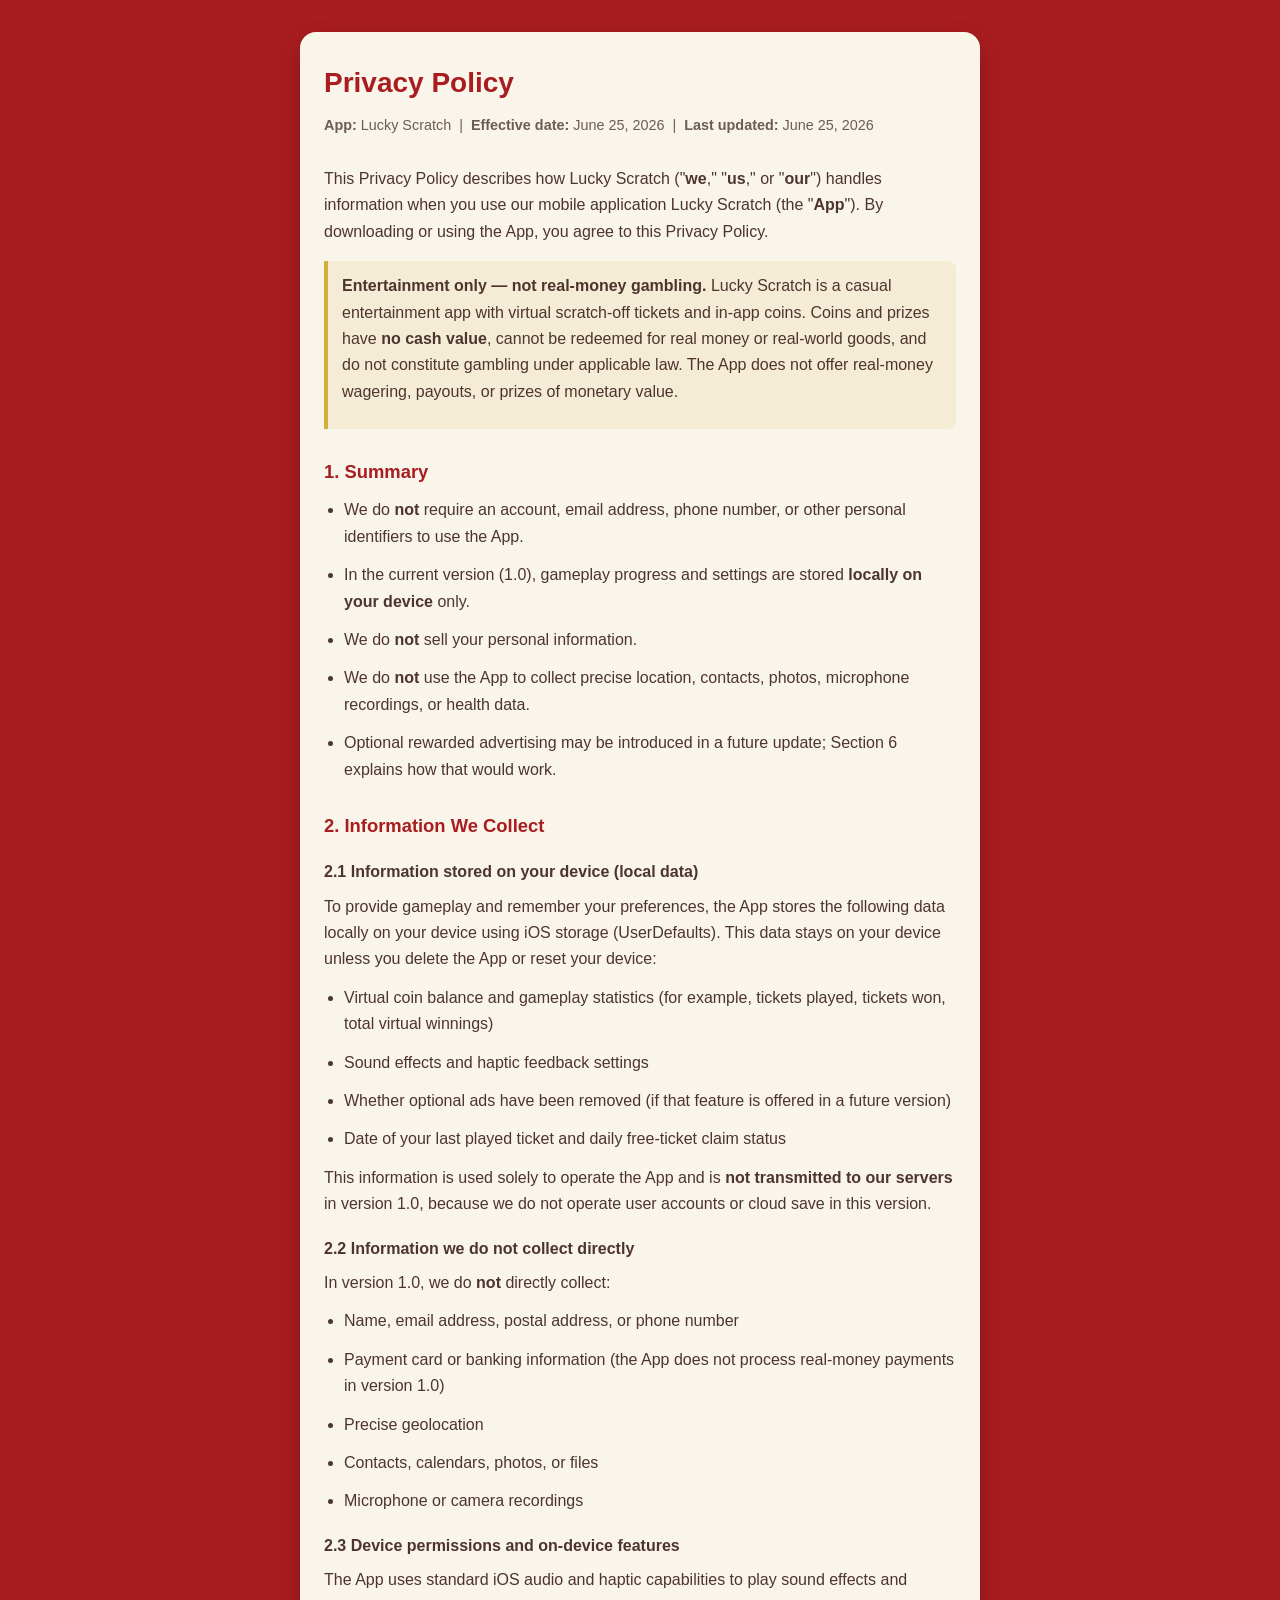
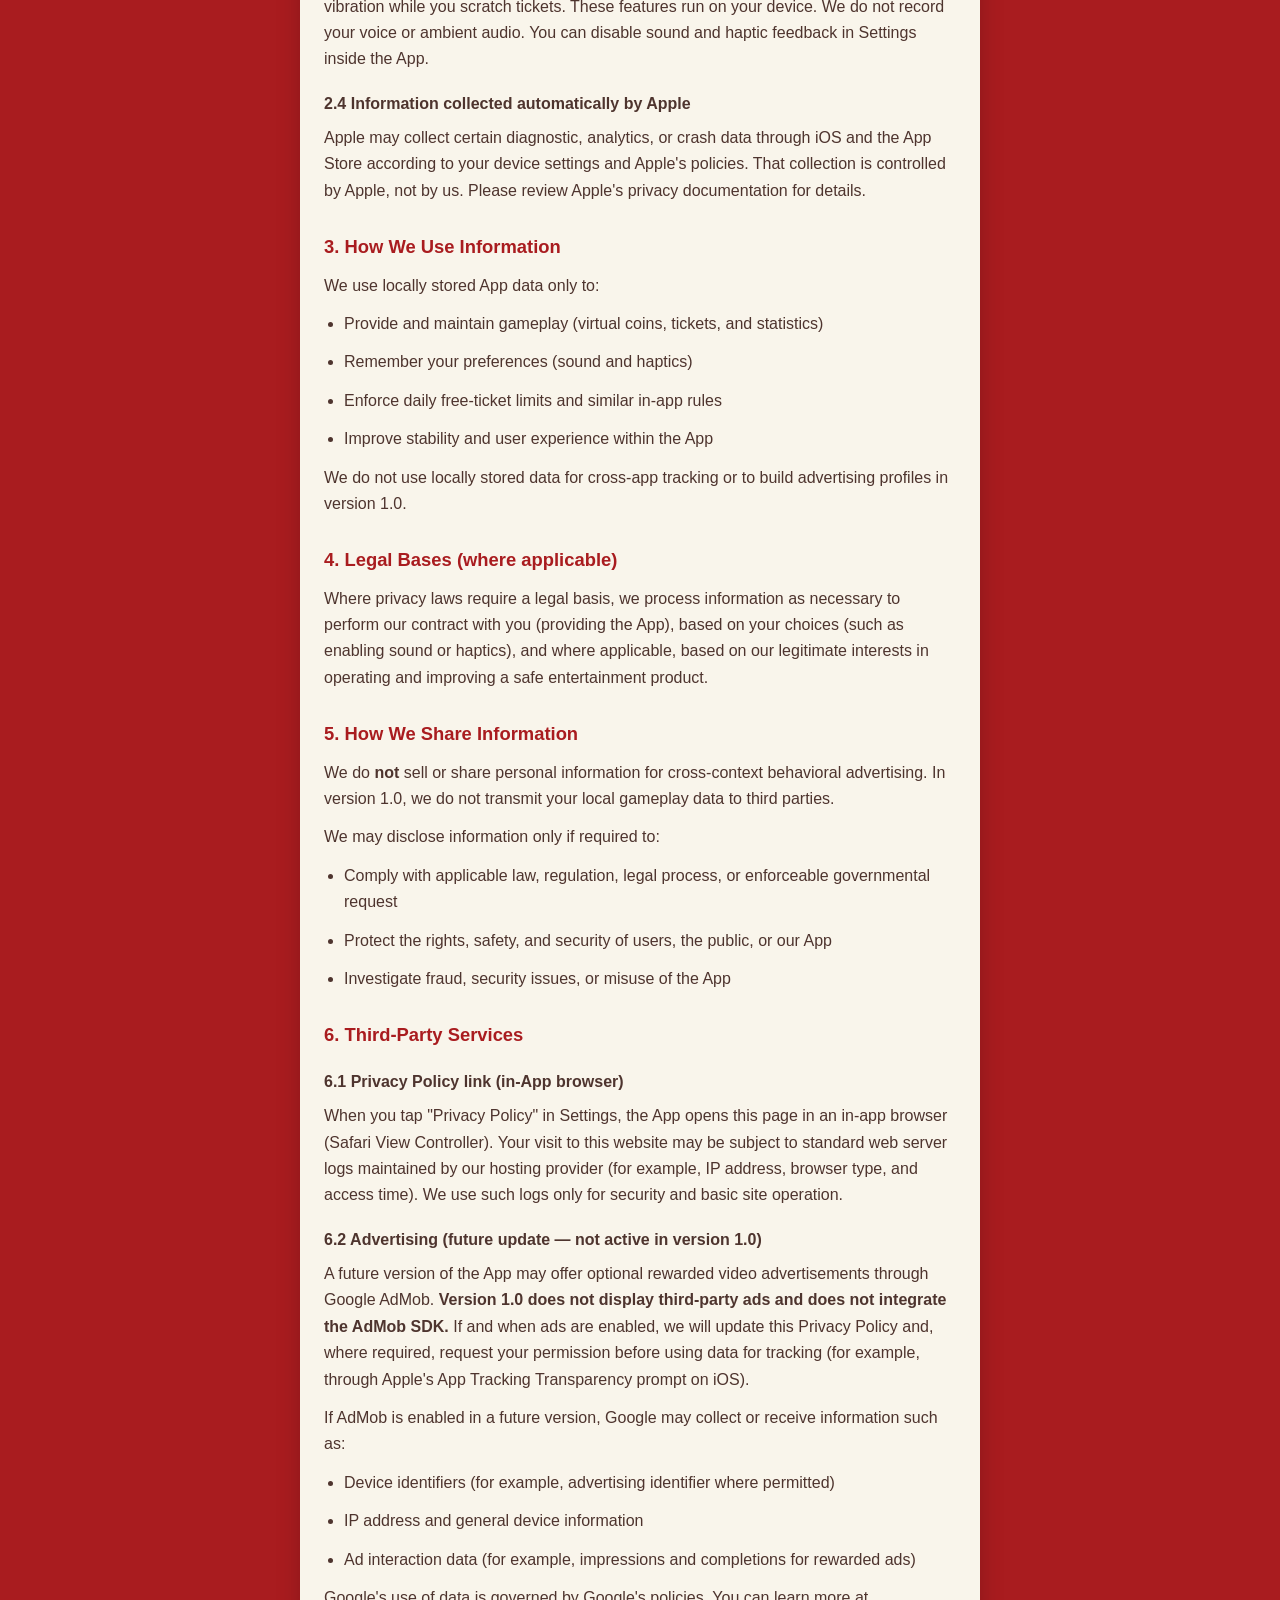
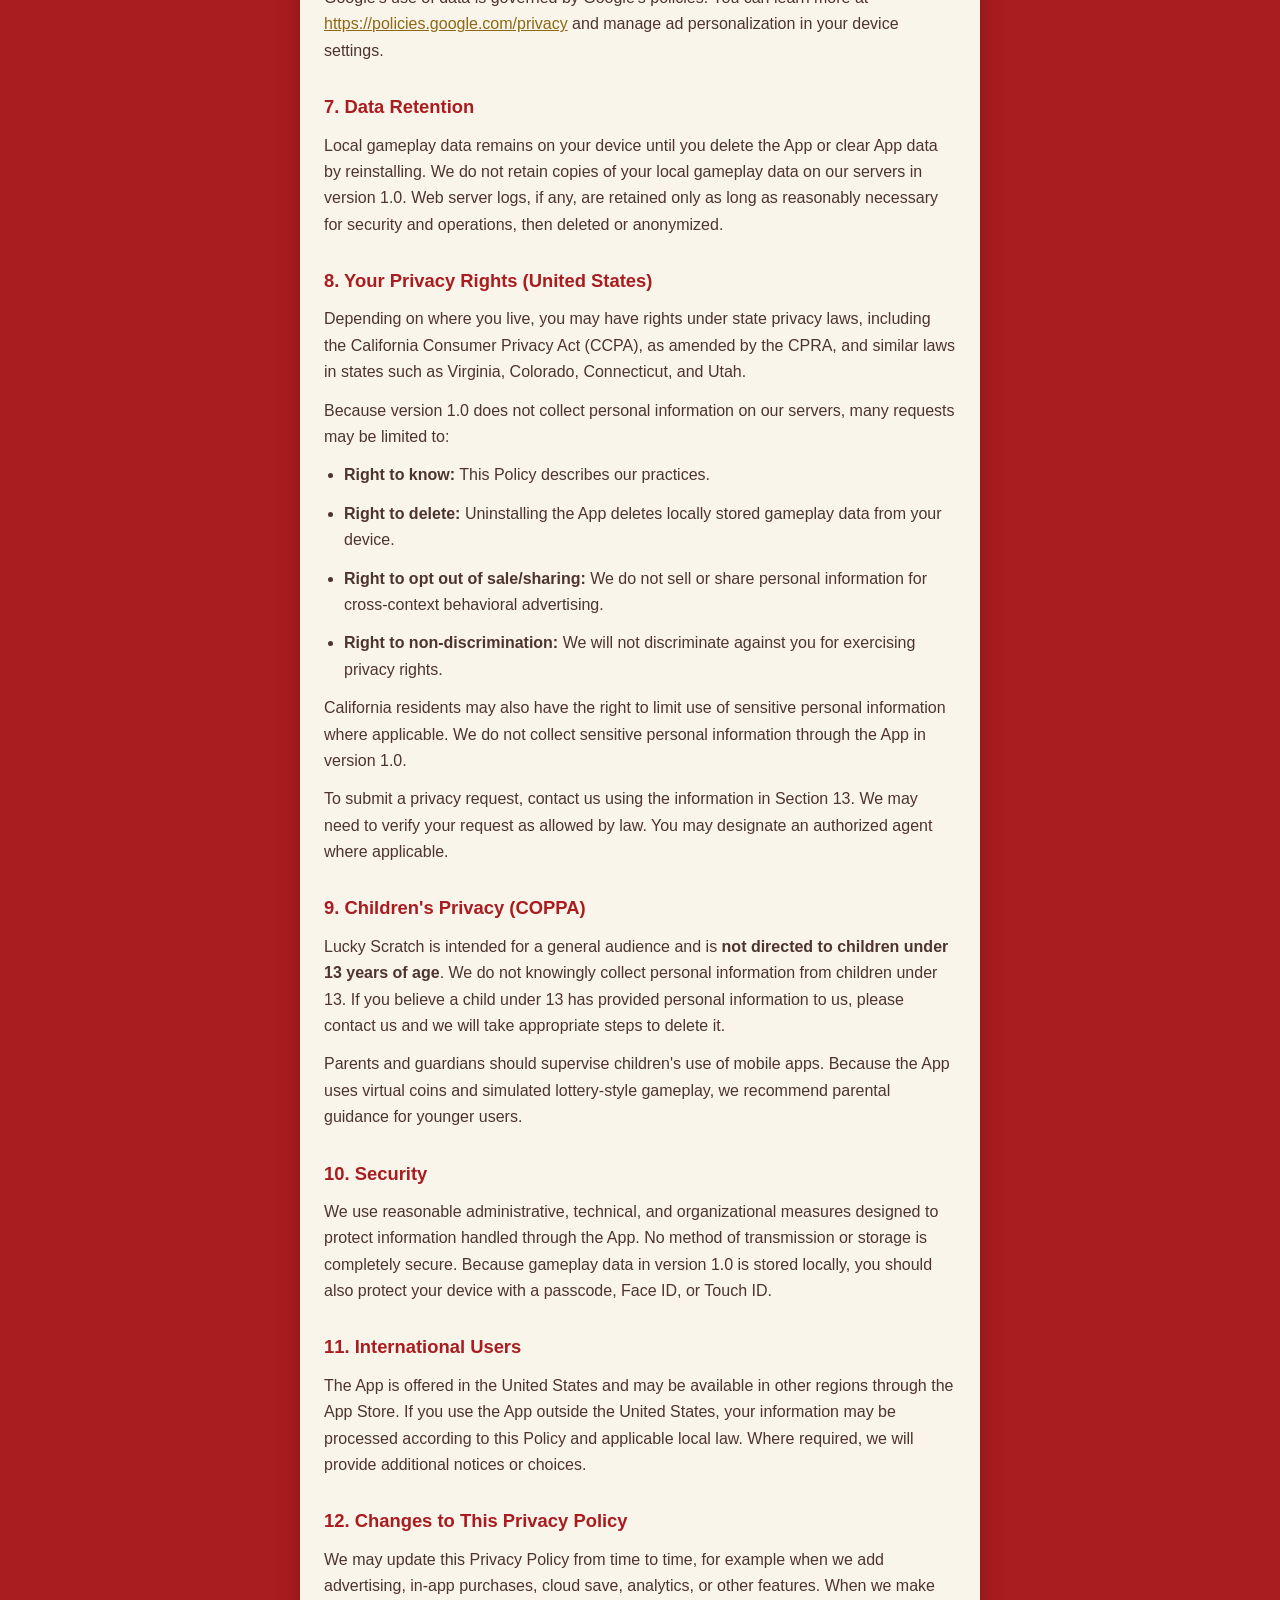
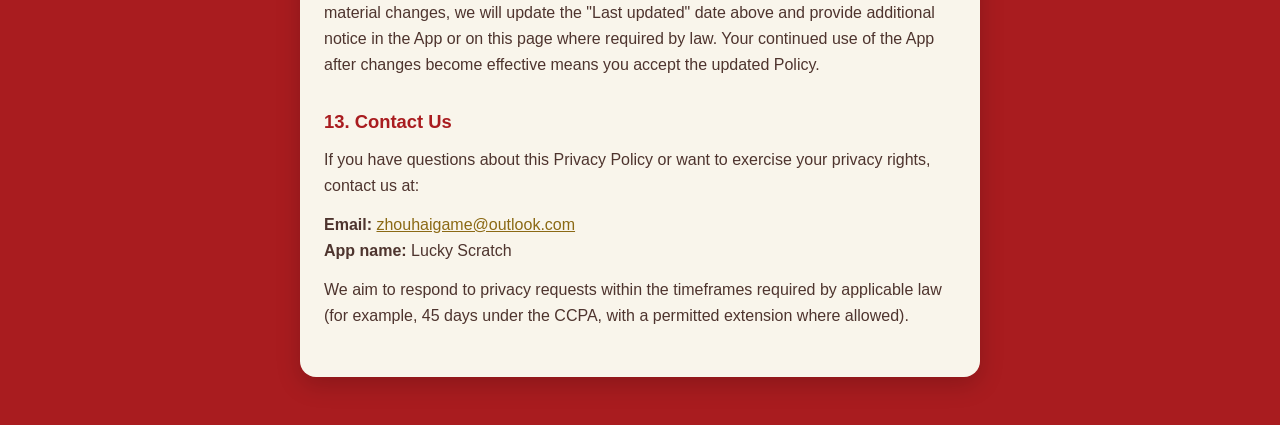
==== docs/privacy/index.html @ 294a6f60 "first commit Co-authored-by: Cursor <cursoragent@cursor.com>" ====
<!DOCTYPE html>
<html lang="en">
<head>
  <meta charset="UTF-8">
  <meta name="viewport" content="width=device-width, initial-scale=1">
  <title>Privacy Policy — Lucky Scratch</title>
  <style>
    :root {
      --bg: #A91C1F;
      --paper: #F9F5EB;
      --text: #4E342E;
      --muted: #6D5C52;
      --gold: #D4AF37;
    }
    * { box-sizing: border-box; }
    body {
      margin: 0;
      font-family: -apple-system, BlinkMacSystemFont, "Segoe UI", Roboto, Helvetica, Arial, sans-serif;
      font-size: 16px;
      line-height: 1.65;
      color: var(--text);
      background: var(--bg);
    }
    main {
      max-width: 720px;
      margin: 0 auto;
      padding: 32px 20px 48px;
    }
    article {
      background: var(--paper);
      border-radius: 16px;
      padding: 28px 24px 36px;
      box-shadow: 0 8px 24px rgba(0, 0, 0, 0.18);
    }
    h1 {
      margin: 0 0 8px;
      font-size: 1.75rem;
      color: var(--bg);
    }
    .meta {
      margin: 0 0 28px;
      font-size: 0.9rem;
      color: var(--muted);
    }
    h2 {
      margin: 28px 0 10px;
      font-size: 1.15rem;
      color: var(--bg);
    }
    h3 {
      margin: 18px 0 8px;
      font-size: 1rem;
    }
    p, li { margin: 0 0 12px; }
    ul { margin: 0 0 12px; padding-left: 1.25rem; }
    a { color: #8B6914; }
    strong { font-weight: 600; }
    .notice {
      border-left: 4px solid var(--gold);
      padding: 12px 14px;
      margin: 16px 0;
      background: rgba(212, 175, 55, 0.12);
      border-radius: 0 8px 8px 0;
    }
  </style>
</head>
<body>
  <main>
    <article>
      <h1>Privacy Policy</h1>
      <p class="meta"><strong>App:</strong> Lucky Scratch &nbsp;|&nbsp; <strong>Effective date:</strong> June 25, 2026 &nbsp;|&nbsp; <strong>Last updated:</strong> June 25, 2026</p>

      <p>
        This Privacy Policy describes how Lucky Scratch ("<strong>we</strong>," "<strong>us</strong>," or "<strong>our</strong>")
        handles information when you use our mobile application Lucky Scratch (the "<strong>App</strong>").
        By downloading or using the App, you agree to this Privacy Policy.
      </p>

      <div class="notice">
        <p><strong>Entertainment only — not real-money gambling.</strong> Lucky Scratch is a casual entertainment app with virtual scratch-off tickets and in-app coins. Coins and prizes have <strong>no cash value</strong>, cannot be redeemed for real money or real-world goods, and do not constitute gambling under applicable law. The App does not offer real-money wagering, payouts, or prizes of monetary value.</p>
      </div>

      <h2>1. Summary</h2>
      <ul>
        <li>We do <strong>not</strong> require an account, email address, phone number, or other personal identifiers to use the App.</li>
        <li>In the current version (1.0), gameplay progress and settings are stored <strong>locally on your device</strong> only.</li>
        <li>We do <strong>not</strong> sell your personal information.</li>
        <li>We do <strong>not</strong> use the App to collect precise location, contacts, photos, microphone recordings, or health data.</li>
        <li>Optional rewarded advertising may be introduced in a future update; Section 6 explains how that would work.</li>
      </ul>

      <h2>2. Information We Collect</h2>

      <h3>2.1 Information stored on your device (local data)</h3>
      <p>
        To provide gameplay and remember your preferences, the App stores the following data locally on your device
        using iOS storage (UserDefaults). This data stays on your device unless you delete the App or reset your device:
      </p>
      <ul>
        <li>Virtual coin balance and gameplay statistics (for example, tickets played, tickets won, total virtual winnings)</li>
        <li>Sound effects and haptic feedback settings</li>
        <li>Whether optional ads have been removed (if that feature is offered in a future version)</li>
        <li>Date of your last played ticket and daily free-ticket claim status</li>
      </ul>
      <p>
        This information is used solely to operate the App and is <strong>not transmitted to our servers</strong>
        in version 1.0, because we do not operate user accounts or cloud save in this version.
      </p>

      <h3>2.2 Information we do not collect directly</h3>
      <p>In version 1.0, we do <strong>not</strong> directly collect:</p>
      <ul>
        <li>Name, email address, postal address, or phone number</li>
        <li>Payment card or banking information (the App does not process real-money payments in version 1.0)</li>
        <li>Precise geolocation</li>
        <li>Contacts, calendars, photos, or files</li>
        <li>Microphone or camera recordings</li>
      </ul>

      <h3>2.3 Device permissions and on-device features</h3>
      <p>
        The App uses standard iOS audio and haptic capabilities to play sound effects and vibration while you scratch tickets.
        These features run on your device. We do not record your voice or ambient audio.
        You can disable sound and haptic feedback in Settings inside the App.
      </p>

      <h3>2.4 Information collected automatically by Apple</h3>
      <p>
        Apple may collect certain diagnostic, analytics, or crash data through iOS and the App Store according to your device settings
        and Apple's policies. That collection is controlled by Apple, not by us. Please review Apple's privacy documentation for details.
      </p>

      <h2>3. How We Use Information</h2>
      <p>We use locally stored App data only to:</p>
      <ul>
        <li>Provide and maintain gameplay (virtual coins, tickets, and statistics)</li>
        <li>Remember your preferences (sound and haptics)</li>
        <li>Enforce daily free-ticket limits and similar in-app rules</li>
        <li>Improve stability and user experience within the App</li>
      </ul>
      <p>We do not use locally stored data for cross-app tracking or to build advertising profiles in version 1.0.</p>

      <h2>4. Legal Bases (where applicable)</h2>
      <p>
        Where privacy laws require a legal basis, we process information as necessary to perform our contract with you
        (providing the App), based on your choices (such as enabling sound or haptics), and where applicable,
        based on our legitimate interests in operating and improving a safe entertainment product.
      </p>

      <h2>5. How We Share Information</h2>
      <p>
        We do <strong>not</strong> sell or share personal information for cross-context behavioral advertising.
        In version 1.0, we do not transmit your local gameplay data to third parties.
      </p>
      <p>We may disclose information only if required to:</p>
      <ul>
        <li>Comply with applicable law, regulation, legal process, or enforceable governmental request</li>
        <li>Protect the rights, safety, and security of users, the public, or our App</li>
        <li>Investigate fraud, security issues, or misuse of the App</li>
      </ul>

      <h2>6. Third-Party Services</h2>

      <h3>6.1 Privacy Policy link (in-App browser)</h3>
      <p>
        When you tap "Privacy Policy" in Settings, the App opens this page in an in-app browser (Safari View Controller).
        Your visit to this website may be subject to standard web server logs maintained by our hosting provider
        (for example, IP address, browser type, and access time). We use such logs only for security and basic site operation.
      </p>

      <h3>6.2 Advertising (future update — not active in version 1.0)</h3>
      <p>
        A future version of the App may offer optional rewarded video advertisements through Google AdMob.
        <strong>Version 1.0 does not display third-party ads and does not integrate the AdMob SDK.</strong>
        If and when ads are enabled, we will update this Privacy Policy and, where required, request your permission
        before using data for tracking (for example, through Apple's App Tracking Transparency prompt on iOS).
      </p>
      <p>If AdMob is enabled in a future version, Google may collect or receive information such as:</p>
      <ul>
        <li>Device identifiers (for example, advertising identifier where permitted)</li>
        <li>IP address and general device information</li>
        <li>Ad interaction data (for example, impressions and completions for rewarded ads)</li>
      </ul>
      <p>
        Google's use of data is governed by Google's policies. You can learn more at
        <a href="https://policies.google.com/privacy" rel="noopener noreferrer">https://policies.google.com/privacy</a>
        and manage ad personalization in your device settings.
      </p>

      <h2>7. Data Retention</h2>
      <p>
        Local gameplay data remains on your device until you delete the App or clear App data by reinstalling.
        We do not retain copies of your local gameplay data on our servers in version 1.0.
        Web server logs, if any, are retained only as long as reasonably necessary for security and operations,
        then deleted or anonymized.
      </p>

      <h2>8. Your Privacy Rights (United States)</h2>
      <p>
        Depending on where you live, you may have rights under state privacy laws, including the
        California Consumer Privacy Act (CCPA), as amended by the CPRA, and similar laws in states such as
        Virginia, Colorado, Connecticut, and Utah.
      </p>
      <p>Because version 1.0 does not collect personal information on our servers, many requests may be limited to:</p>
      <ul>
        <li><strong>Right to know:</strong> This Policy describes our practices.</li>
        <li><strong>Right to delete:</strong> Uninstalling the App deletes locally stored gameplay data from your device.</li>
        <li><strong>Right to opt out of sale/sharing:</strong> We do not sell or share personal information for cross-context behavioral advertising.</li>
        <li><strong>Right to non-discrimination:</strong> We will not discriminate against you for exercising privacy rights.</li>
      </ul>
      <p>
        California residents may also have the right to limit use of sensitive personal information where applicable.
        We do not collect sensitive personal information through the App in version 1.0.
      </p>
      <p>
        To submit a privacy request, contact us using the information in Section 13.
        We may need to verify your request as allowed by law. You may designate an authorized agent where applicable.
      </p>

      <h2>9. Children's Privacy (COPPA)</h2>
      <p>
        Lucky Scratch is intended for a general audience and is <strong>not directed to children under 13 years of age</strong>.
        We do not knowingly collect personal information from children under 13.
        If you believe a child under 13 has provided personal information to us, please contact us and we will take appropriate steps to delete it.
      </p>
      <p>
        Parents and guardians should supervise children's use of mobile apps.
        Because the App uses virtual coins and simulated lottery-style gameplay, we recommend parental guidance for younger users.
      </p>

      <h2>10. Security</h2>
      <p>
        We use reasonable administrative, technical, and organizational measures designed to protect information handled through the App.
        No method of transmission or storage is completely secure. Because gameplay data in version 1.0 is stored locally,
        you should also protect your device with a passcode, Face ID, or Touch ID.
      </p>

      <h2>11. International Users</h2>
      <p>
        The App is offered in the United States and may be available in other regions through the App Store.
        If you use the App outside the United States, your information may be processed according to this Policy
        and applicable local law. Where required, we will provide additional notices or choices.
      </p>

      <h2>12. Changes to This Privacy Policy</h2>
      <p>
        We may update this Privacy Policy from time to time, for example when we add advertising, in-app purchases,
        cloud save, analytics, or other features. When we make material changes, we will update the "Last updated" date above
        and provide additional notice in the App or on this page where required by law.
        Your continued use of the App after changes become effective means you accept the updated Policy.
      </p>

      <h2>13. Contact Us</h2>
      <p>
        If you have questions about this Privacy Policy or want to exercise your privacy rights, contact us at:
      </p>
      <p>
        <strong>Email:</strong> <a href="mailto:zhouhaigame@outlook.com">zhouhaigame@outlook.com</a><br>
        <strong>App name:</strong> Lucky Scratch
      </p>
      <p>
        We aim to respond to privacy requests within the timeframes required by applicable law (for example, 45 days under the CCPA, with a permitted extension where allowed).
      </p>
    </article>
  </main>
</body>
</html>
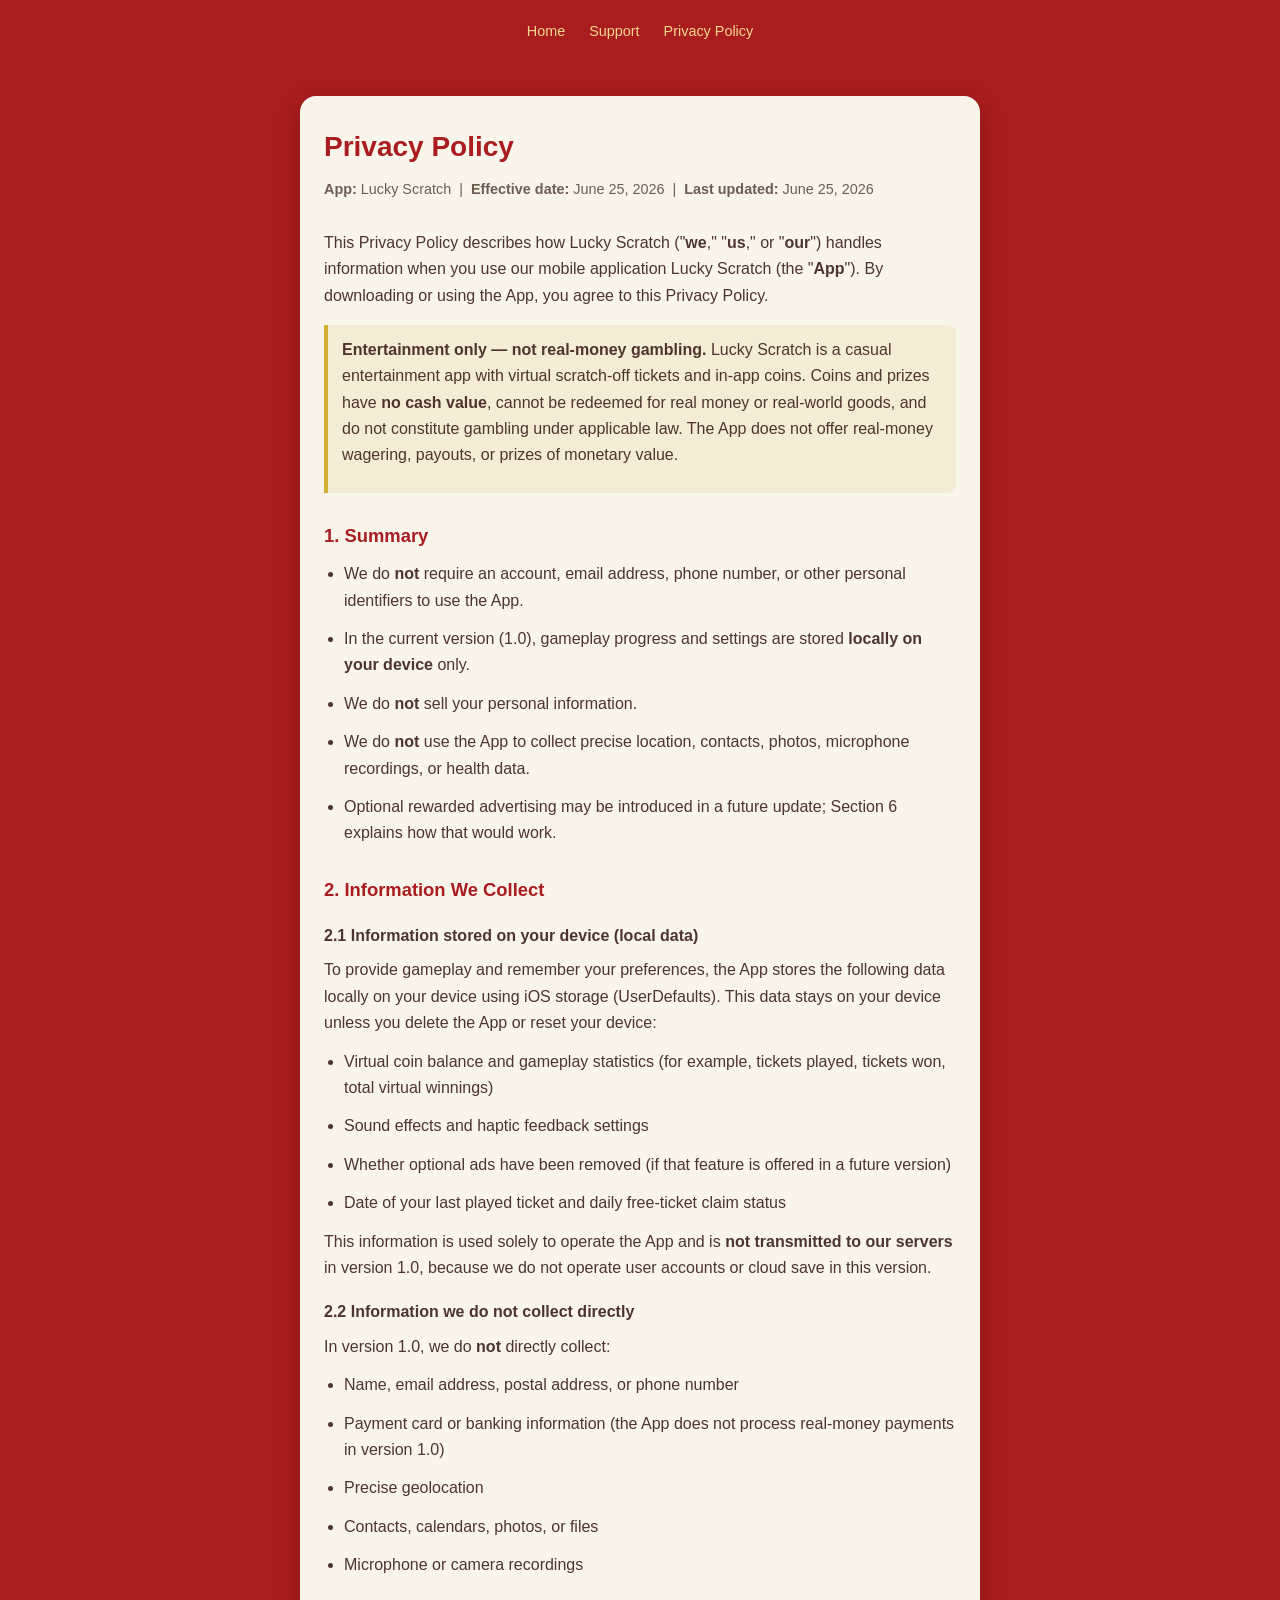
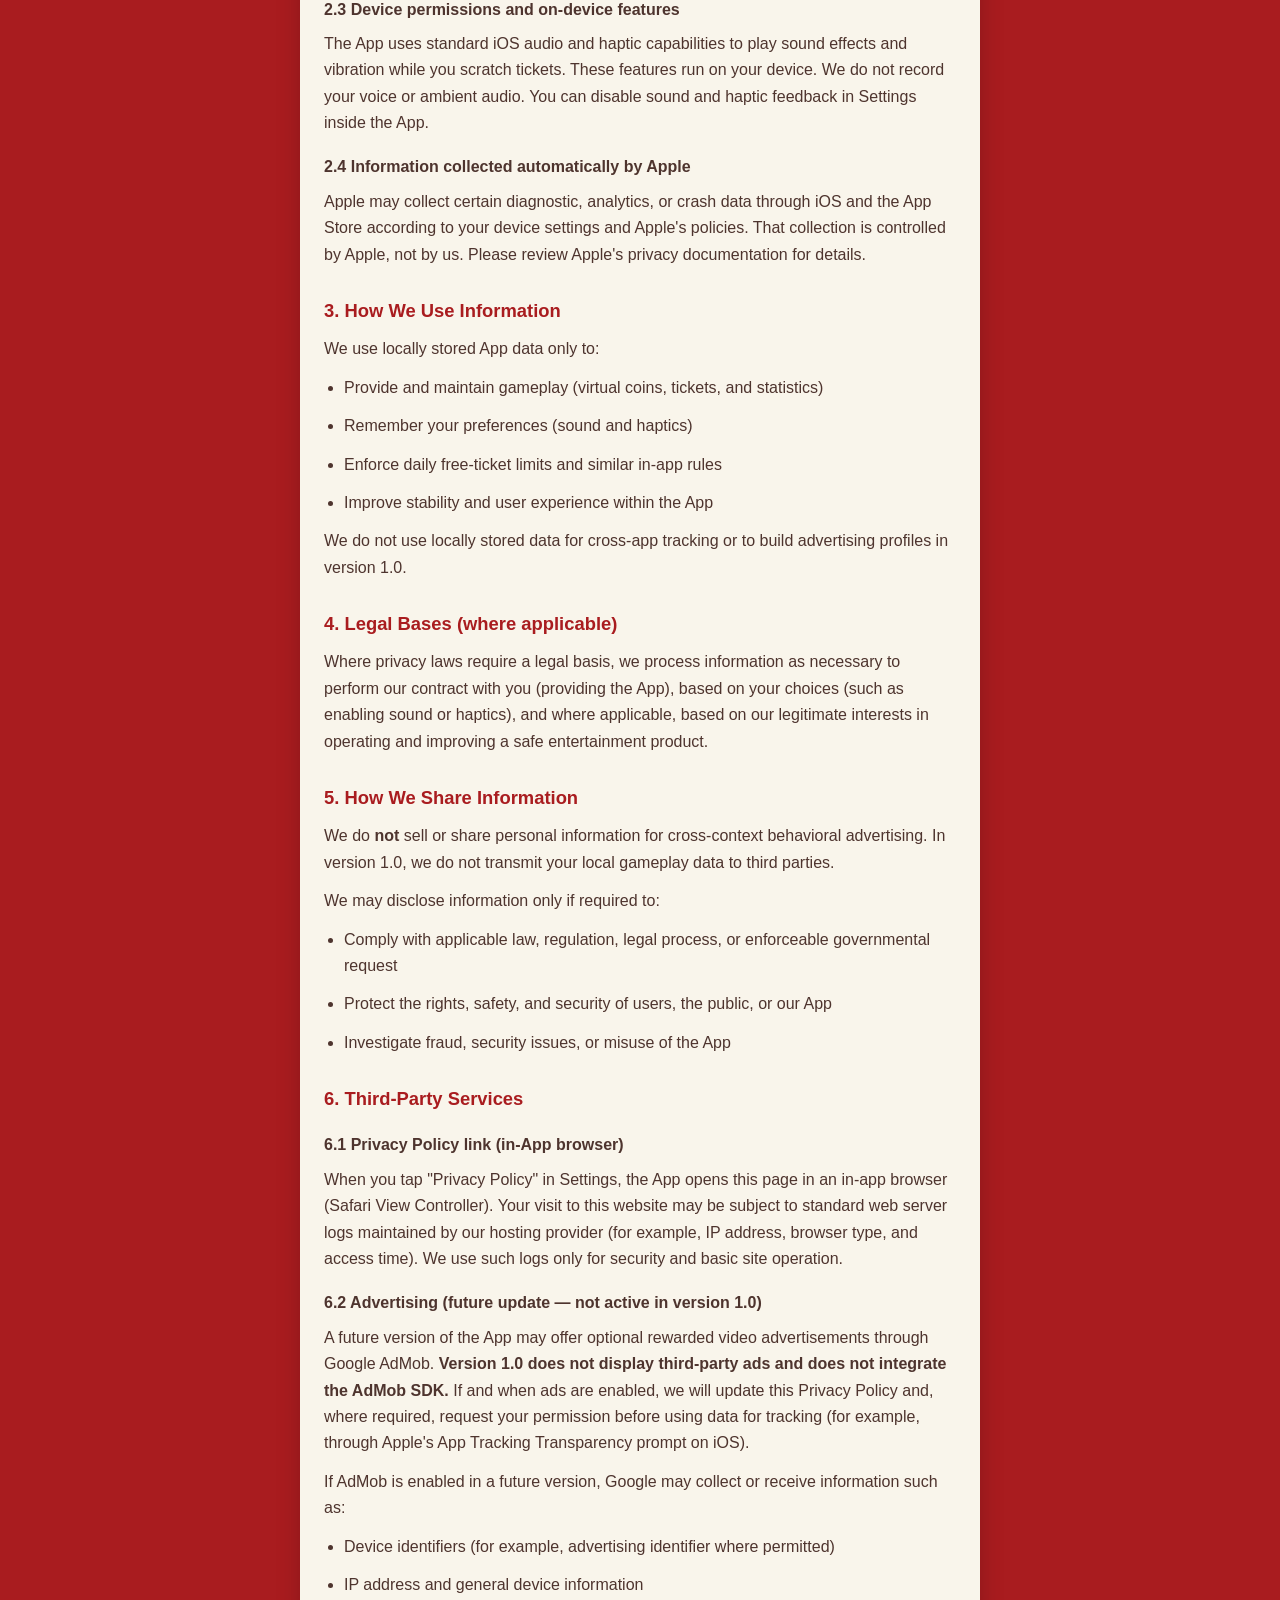
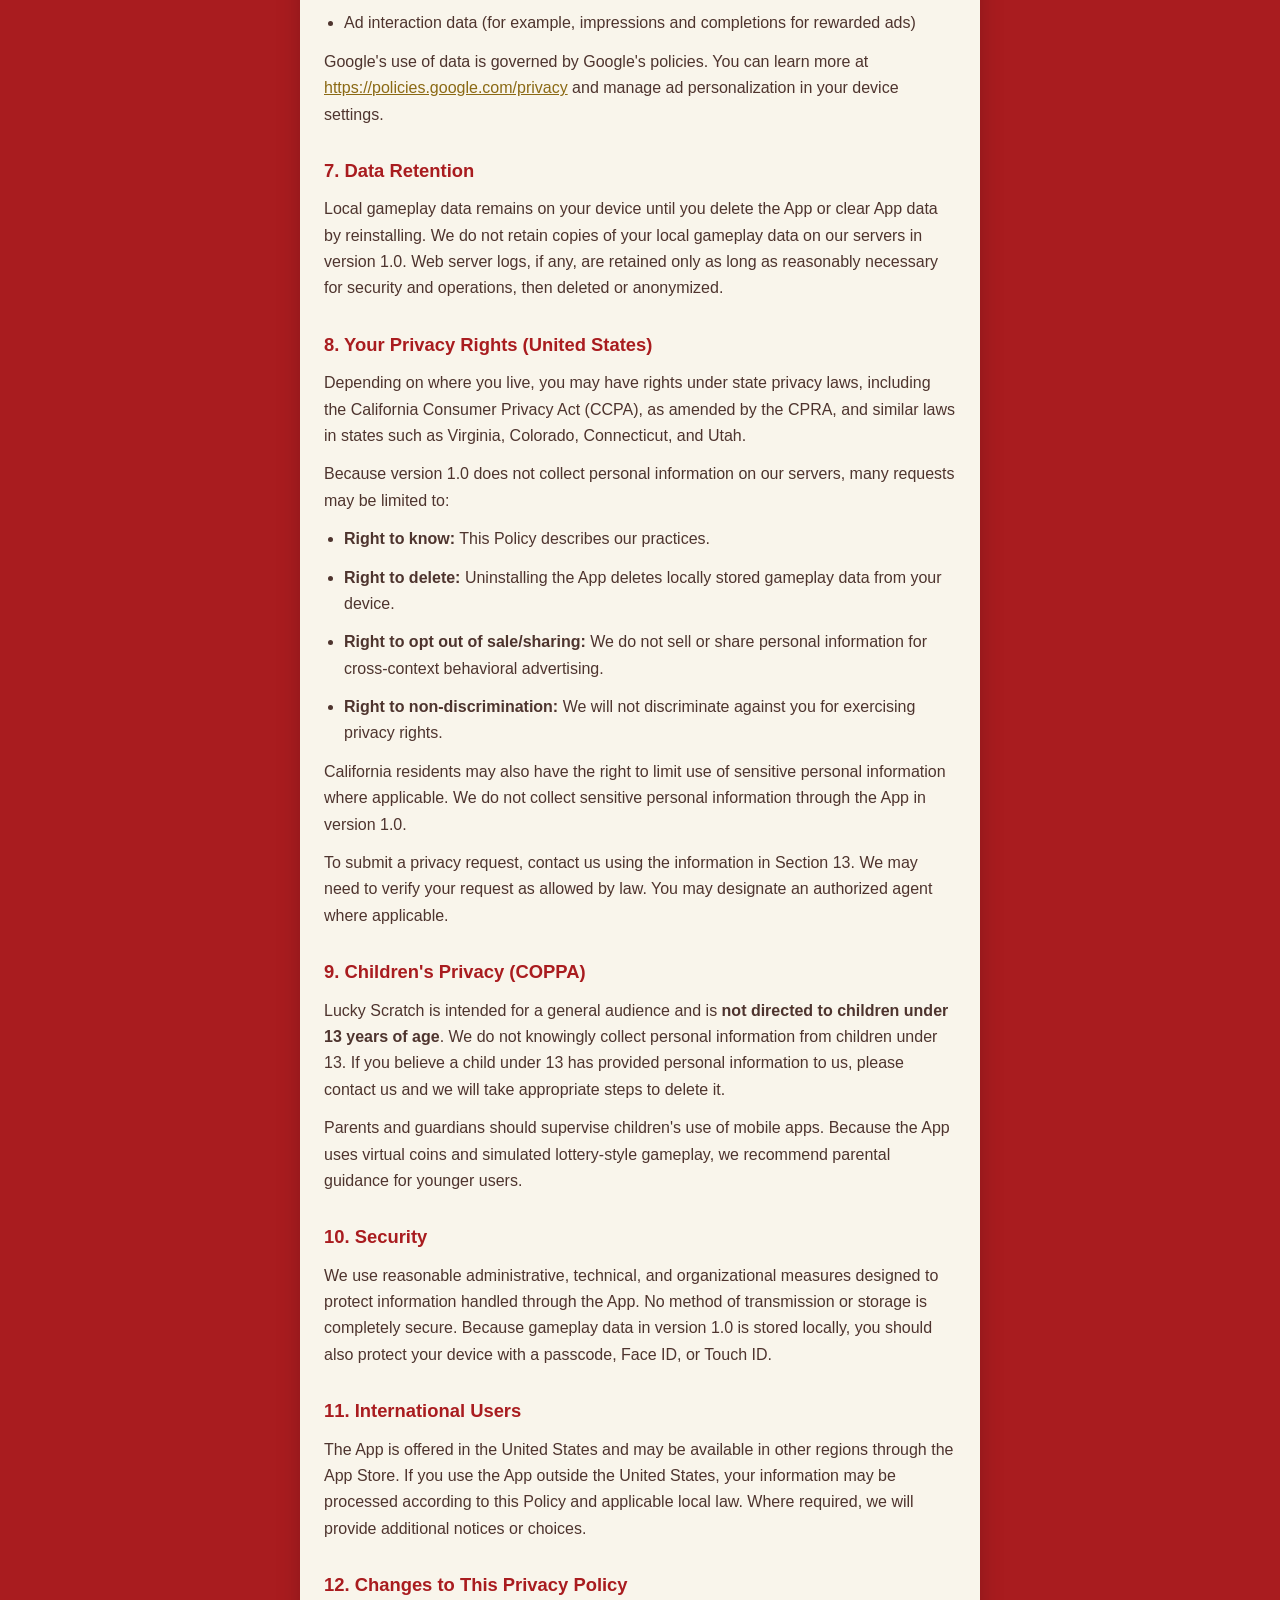
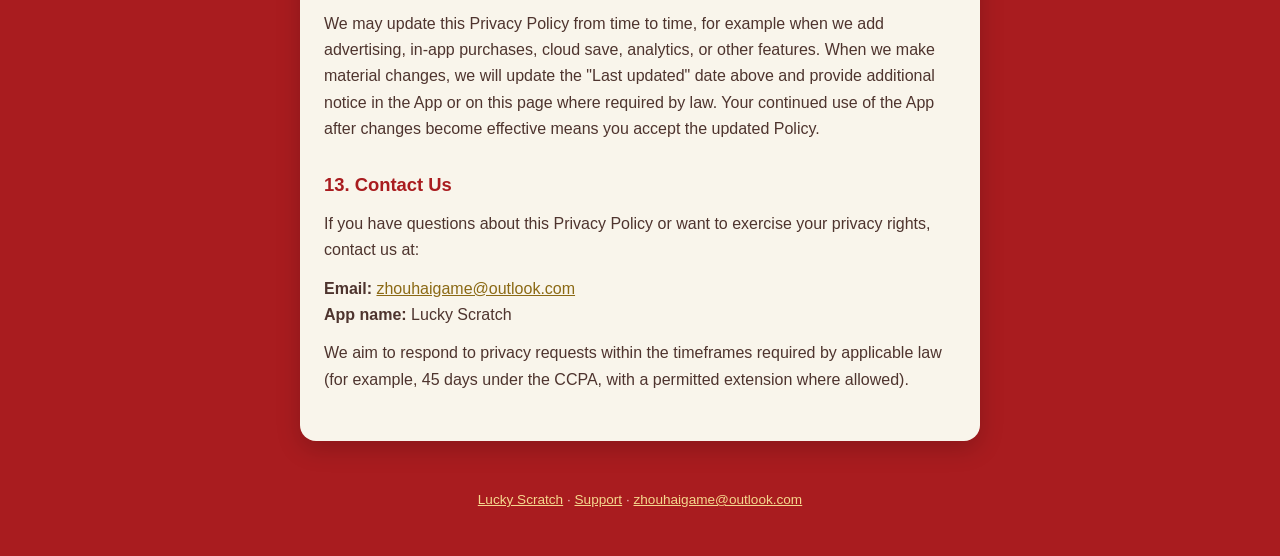
==== commit 6f611930: "Add marketing homepage and technical support page for AdMob Co-authored-by: Cursor <cursoragent@curs" ====
--- a/docs/privacy/index.html
+++ b/docs/privacy/index.html
@@ -62,9 +62,33 @@
       background: rgba(212, 175, 55, 0.12);
       border-radius: 0 8px 8px 0;
     }
+    .site-nav {
+      text-align: center;
+      padding: 20px;
+      font-size: 0.9rem;
+    }
+    .site-nav a {
+      color: #F5D78E;
+      margin: 0 10px;
+      text-decoration: none;
+      font-weight: 500;
+    }
+    .site-footer {
+      text-align: center;
+      padding: 0 20px 32px;
+      font-size: 0.85rem;
+      color: rgba(255, 255, 255, 0.75);
+    }
+    .site-footer a { color: #F5D78E; }
   </style>
+  <link rel="canonical" href="https://swiftzhou.github.io/lucky-scratch-privacy/privacy/">
 </head>
 <body>
+  <nav class="site-nav" aria-label="Site">
+    <a href="../">Home</a>
+    <a href="../support/">Support</a>
+    <a href="../privacy/">Privacy Policy</a>
+  </nav>
   <main>
     <article>
       <h1>Privacy Policy</h1>
@@ -263,5 +287,8 @@
       </p>
     </article>
   </main>
+  <footer class="site-footer">
+    <p><a href="../">Lucky Scratch</a> &middot; <a href="../support/">Support</a> &middot; <a href="mailto:zhouhaigame@outlook.com">zhouhaigame@outlook.com</a></p>
+  </footer>
 </body>
 </html>
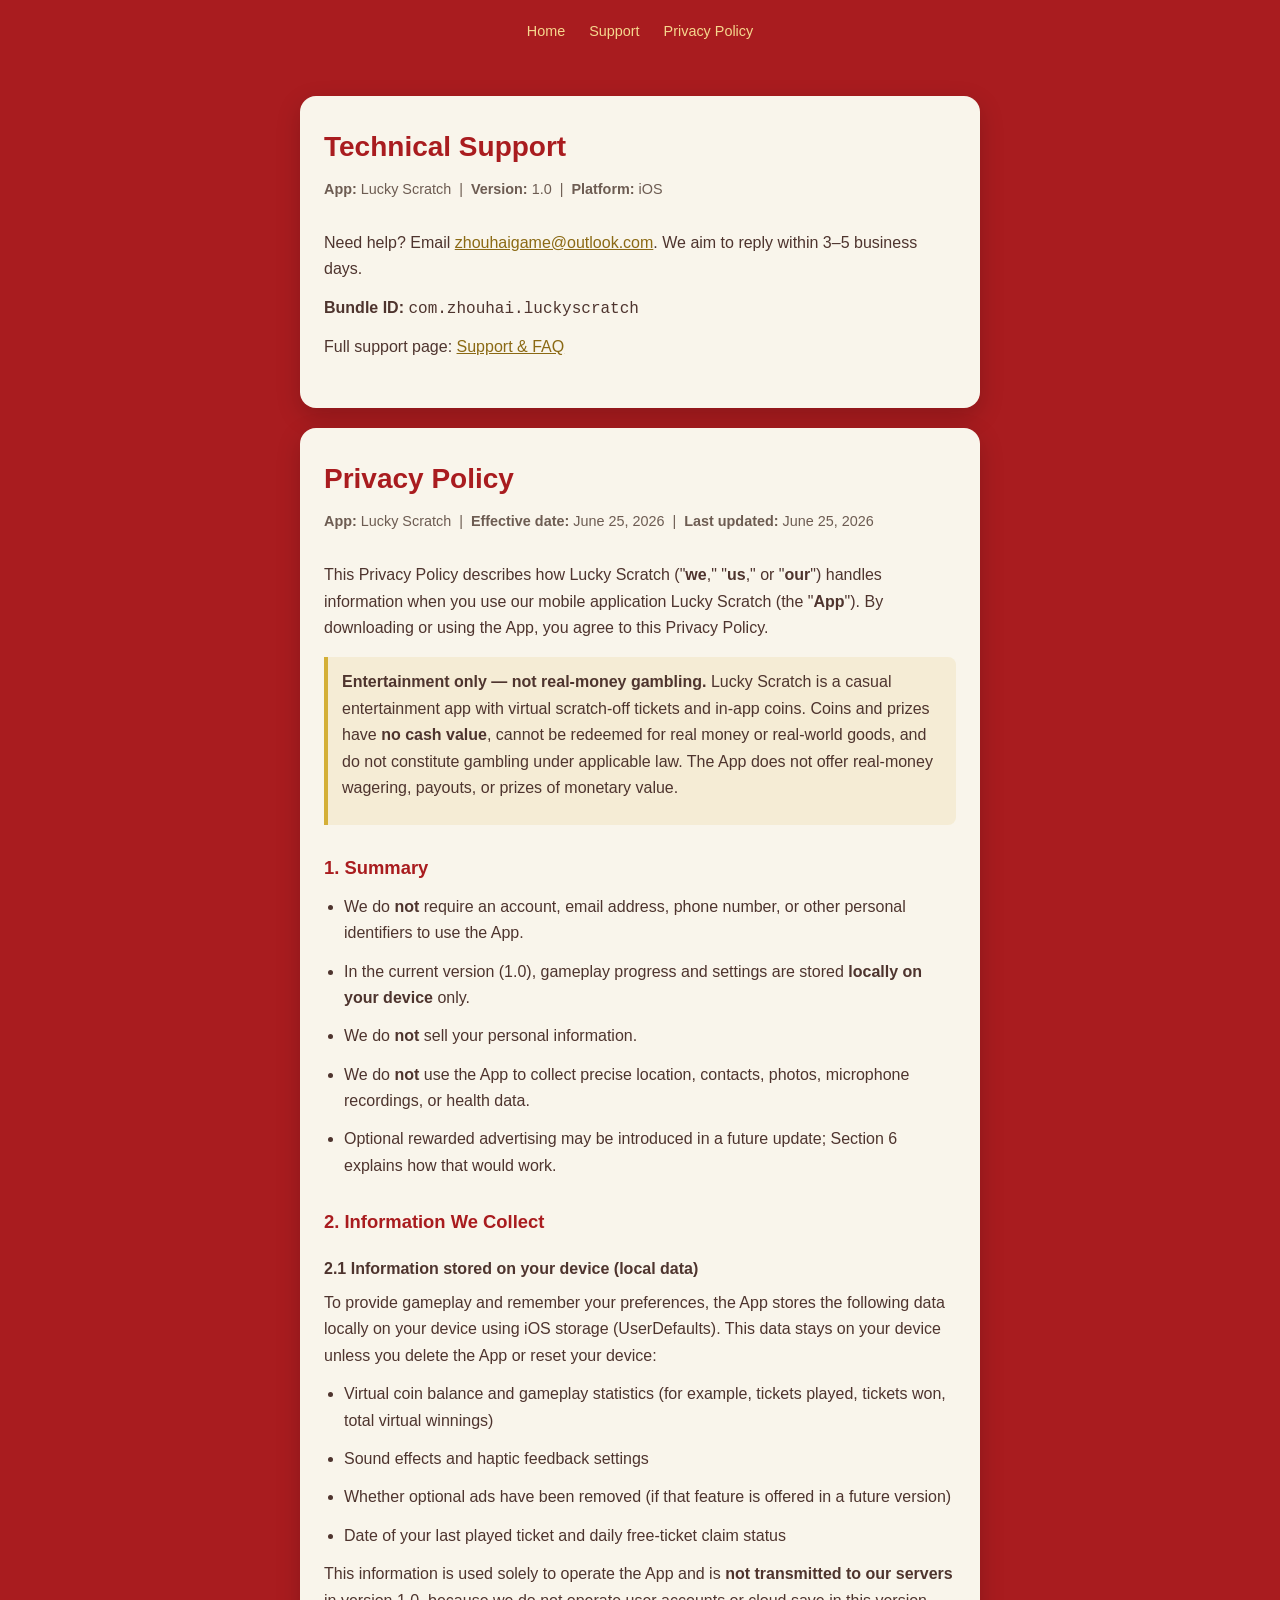
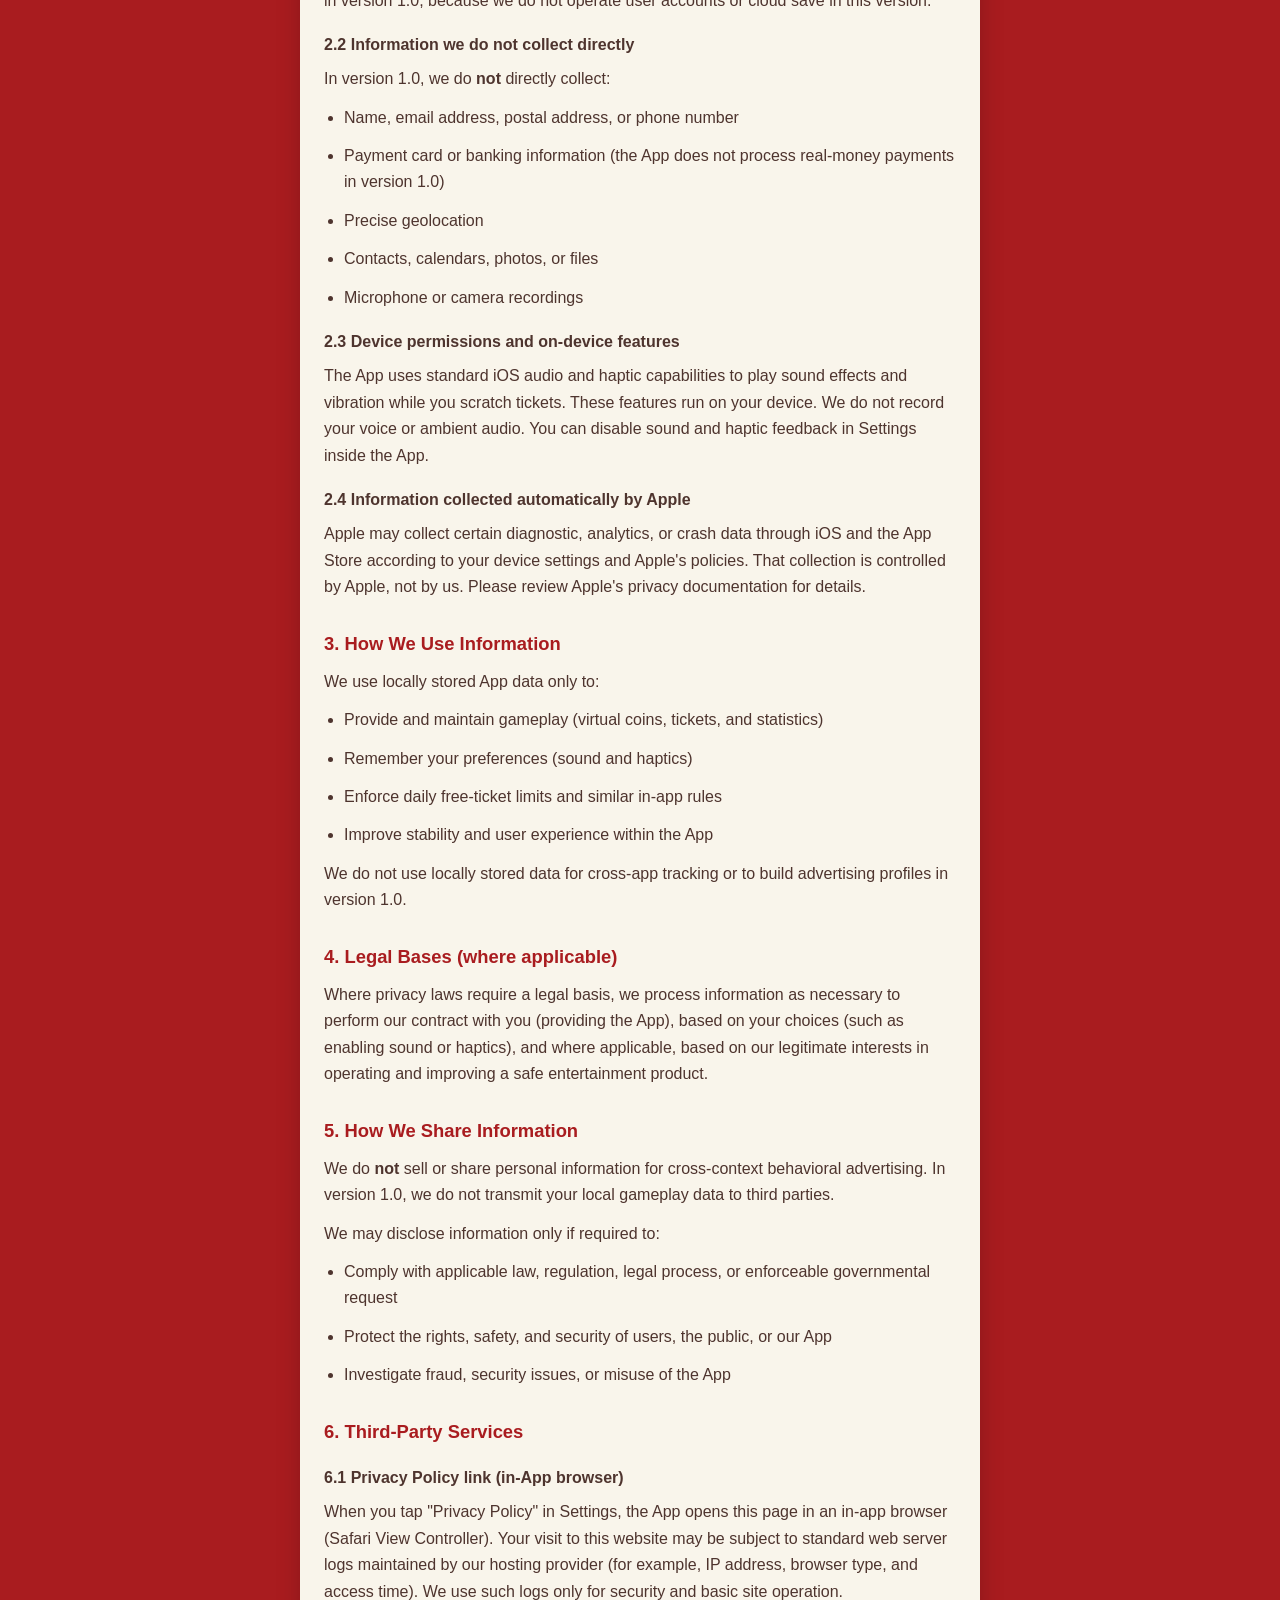
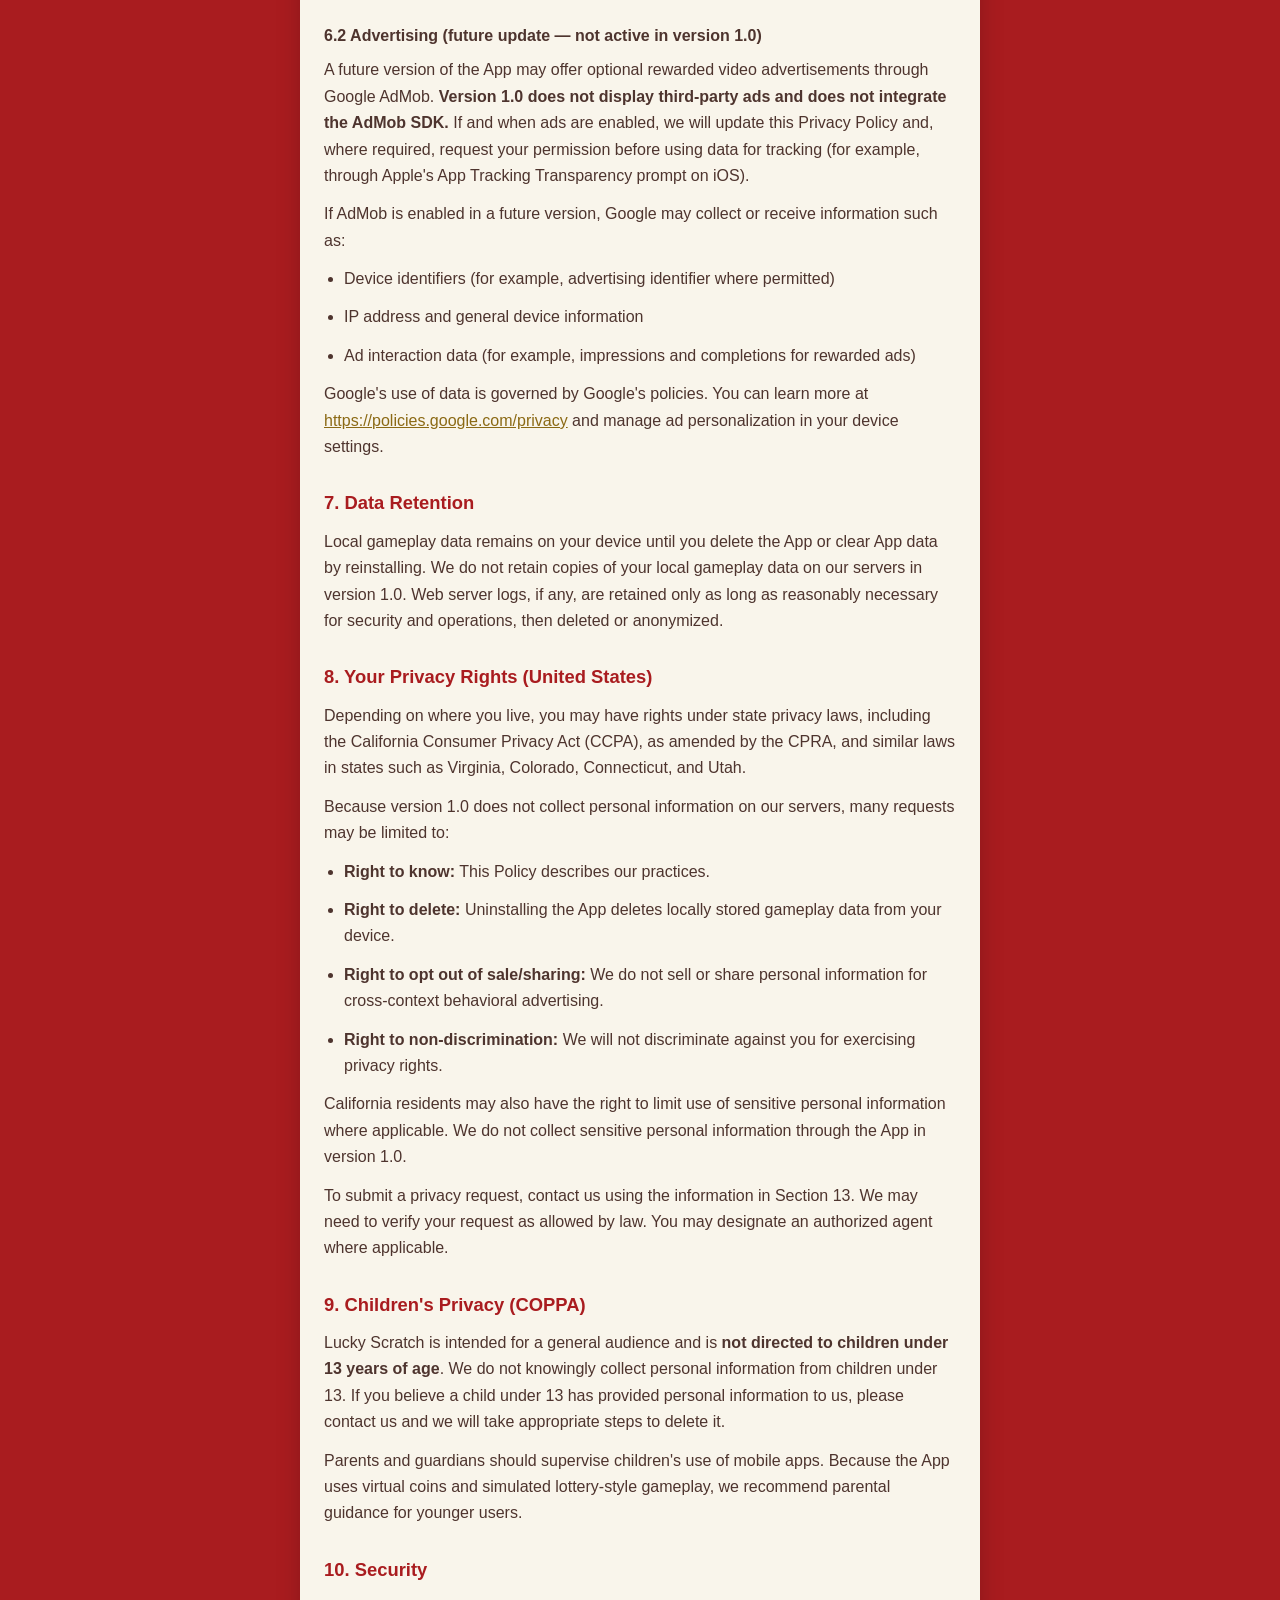
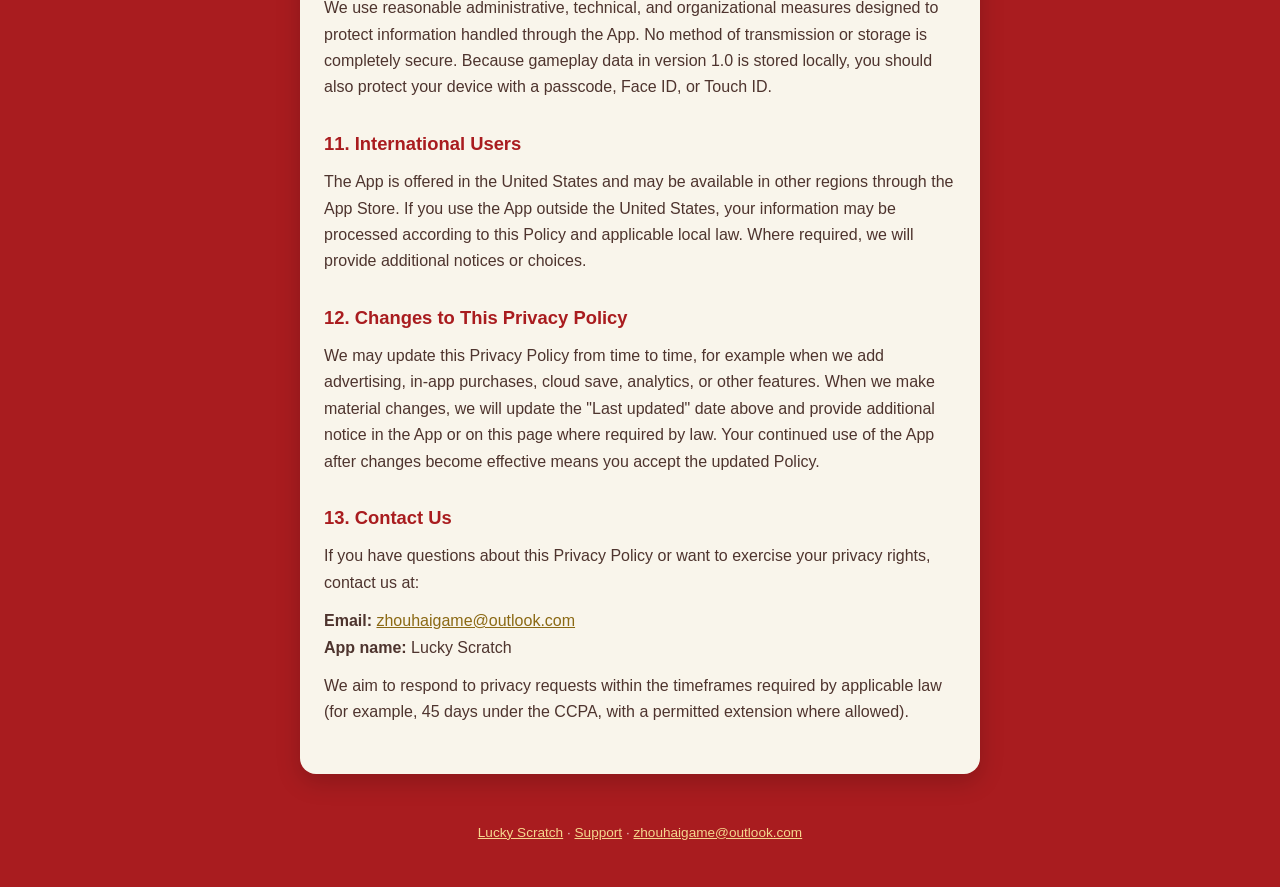
==== commit de500ade: "Add support page under privacy/ path and fix Pages config Co-authored-by: Cursor <cursoragent@cursor" ====
--- a/docs/privacy/index.html
+++ b/docs/privacy/index.html
@@ -86,11 +86,18 @@
 <body>
   <nav class="site-nav" aria-label="Site">
     <a href="../">Home</a>
-    <a href="../support/">Support</a>
-    <a href="../privacy/">Privacy Policy</a>
+    <a href="support.html">Support</a>
+    <a href="./">Privacy Policy</a>
   </nav>
   <main>
-    <article>
+    <article id="support">
+      <h1>Technical Support</h1>
+      <p class="meta"><strong>App:</strong> Lucky Scratch &nbsp;|&nbsp; <strong>Version:</strong> 1.0 &nbsp;|&nbsp; <strong>Platform:</strong> iOS</p>
+      <p>Need help? Email <a href="mailto:zhouhaigame@outlook.com">zhouhaigame@outlook.com</a>. We aim to reply within 3–5 business days.</p>
+      <p><strong>Bundle ID:</strong> <code>com.zhouhai.luckyscratch</code></p>
+      <p>Full support page: <a href="support.html">Support &amp; FAQ</a></p>
+    </article>
+    <article style="margin-top:20px">
       <h1>Privacy Policy</h1>
       <p class="meta"><strong>App:</strong> Lucky Scratch &nbsp;|&nbsp; <strong>Effective date:</strong> June 25, 2026 &nbsp;|&nbsp; <strong>Last updated:</strong> June 25, 2026</p>
 
@@ -274,7 +281,7 @@
         Your continued use of the App after changes become effective means you accept the updated Policy.
       </p>
 
-      <h2>13. Contact Us</h2>
+      <h2 id="support">13. Contact Us</h2>
       <p>
         If you have questions about this Privacy Policy or want to exercise your privacy rights, contact us at:
       </p>
@@ -288,7 +295,7 @@
     </article>
   </main>
   <footer class="site-footer">
-    <p><a href="../">Lucky Scratch</a> &middot; <a href="../support/">Support</a> &middot; <a href="mailto:zhouhaigame@outlook.com">zhouhaigame@outlook.com</a></p>
+    <p><a href="../">Lucky Scratch</a> &middot; <a href="support.html">Support</a> &middot; <a href="mailto:zhouhaigame@outlook.com">zhouhaigame@outlook.com</a></p>
   </footer>
 </body>
 </html>
